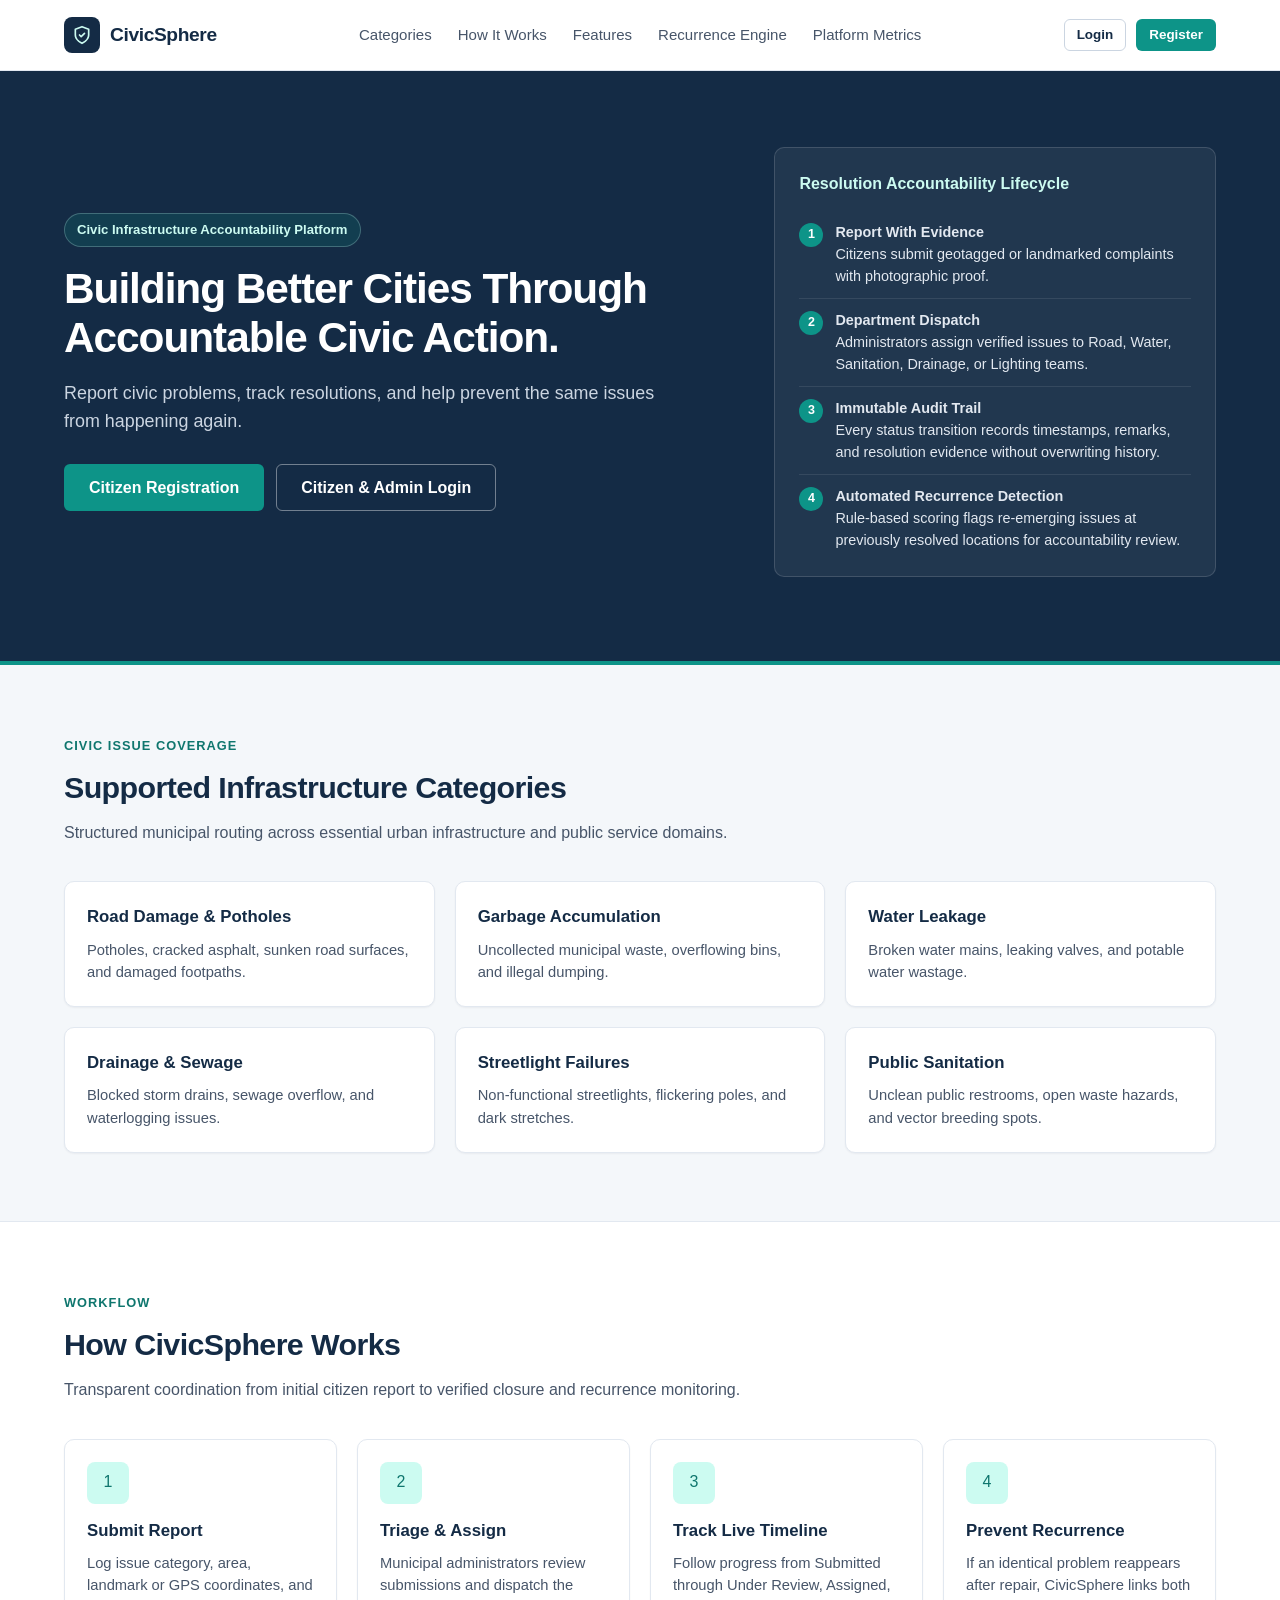
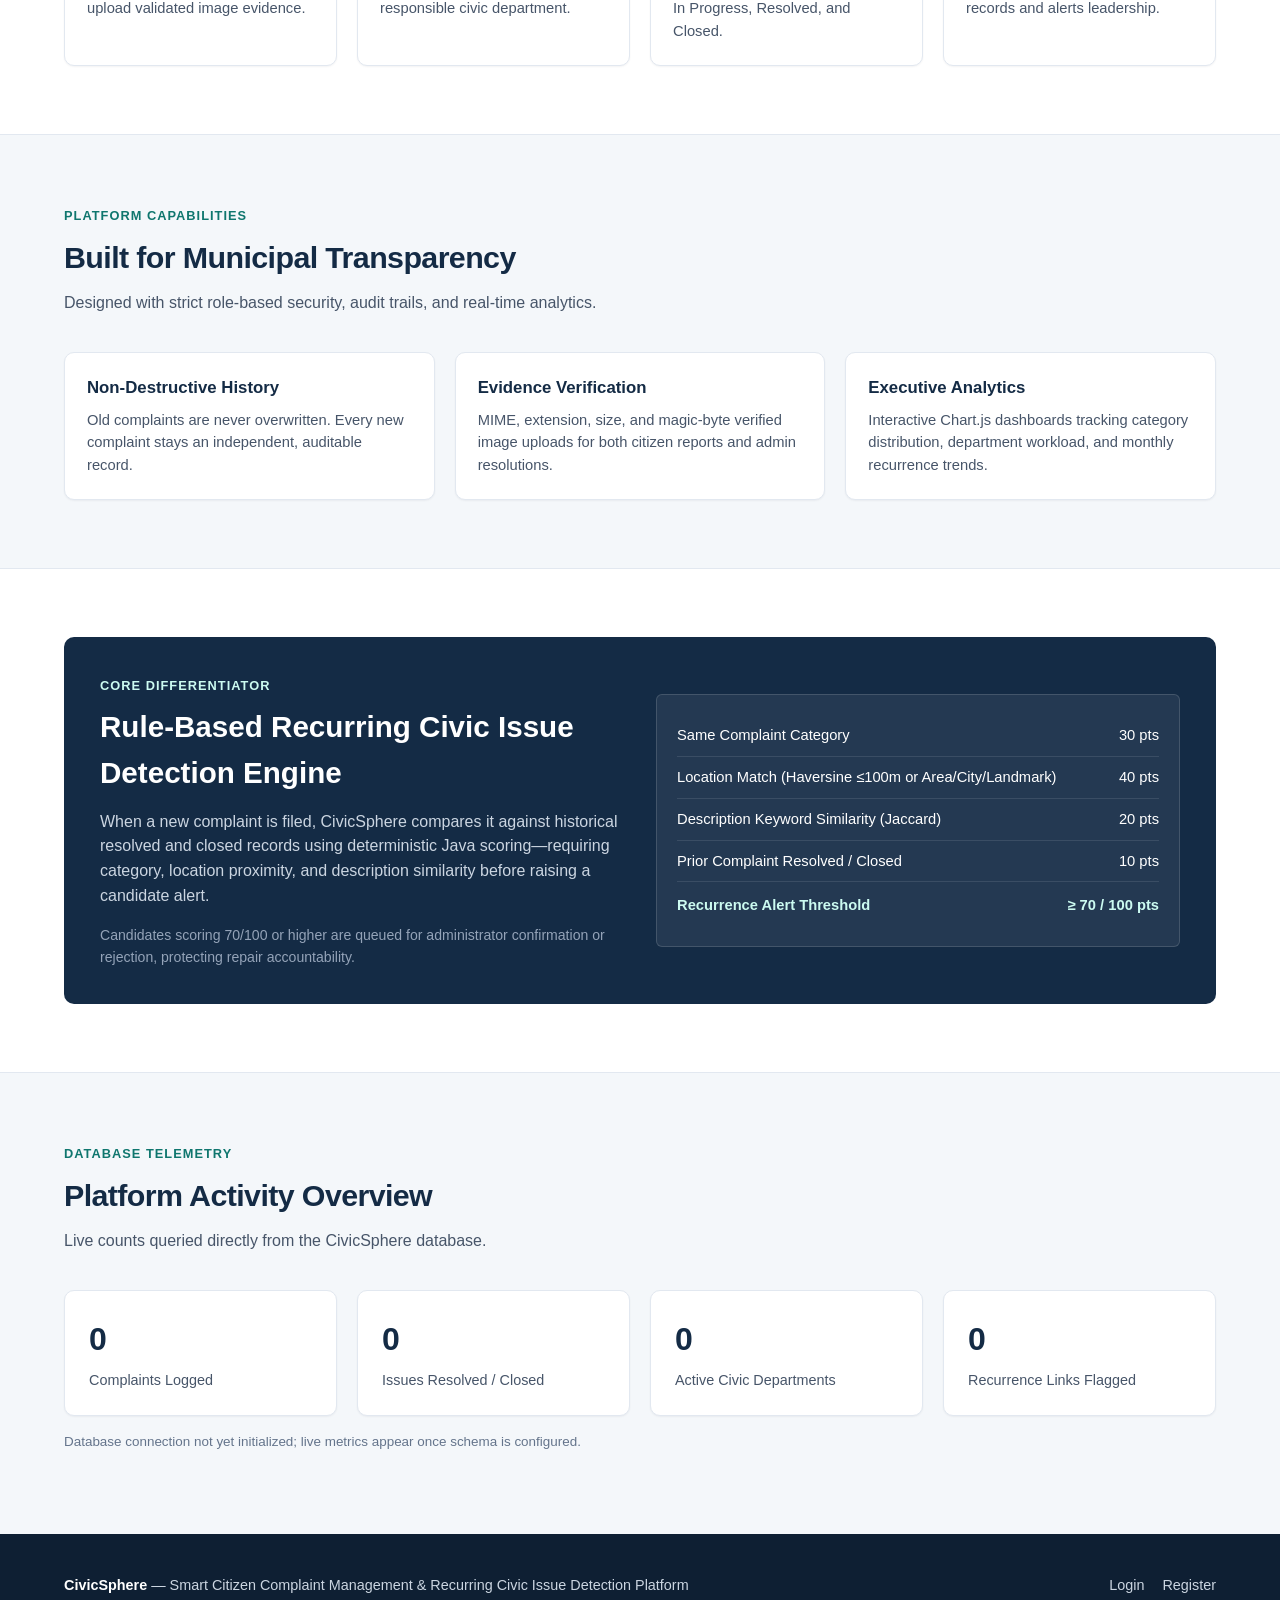
==== src/main/resources/static/index.html @ d4ac1090 "problem done" ====
<!DOCTYPE html>
<html lang="en">
<head>
  <meta charset="UTF-8">
  <meta name="viewport" content="width=device-width, initial-scale=1.0">
  <title>CivicSphere — Smart Citizen Complaint Management &amp; Recurring Civic Issue Detection</title>
  <link rel="stylesheet" href="css/style.css">
</head>
<body>

  <header class="navbar">
    <div class="container navbar-inner">
      <a class="brand" href="index.html">
        <span class="brand-mark">
          <svg viewBox="0 0 24 24" fill="none" stroke="currentColor" stroke-width="2" stroke-linecap="round" stroke-linejoin="round">
            <path d="M12 22s8-4 8-10V5l-8-3-8 3v7c0 6 8 10 8 10z"/>
            <path d="M9 12l2 2 4-4"/>
          </svg>
        </span>
        <span>CivicSphere</span>
      </a>
      <nav class="nav-links">
        <a href="#categories">Categories</a>
        <a href="#how-it-works">How It Works</a>
        <a href="#features">Features</a>
        <a href="#recurrence-engine">Recurrence Engine</a>
        <a href="#live-stats">Platform Metrics</a>
      </nav>
      <div class="nav-actions">
        <a class="btn btn-outline btn-sm" href="login.html">Login</a>
        <a class="btn btn-primary btn-sm" href="register.html">Register</a>
      </div>
    </div>
  </header>

  <section class="hero">
    <div class="container hero-grid">
      <div>
        <div class="hero-eyebrow">Civic Infrastructure Accountability Platform</div>
        <h1>Building Better Cities Through Accountable Civic Action.</h1>
        <p class="hero-subtitle">
          Report civic problems, track resolutions, and help prevent the same issues from happening again.
        </p>
        <div class="hero-cta">
          <a class="btn btn-primary btn-lg" href="register.html">Citizen Registration</a>
          <a class="btn btn-outline btn-lg" style="background:transparent;color:#fff;border-color:rgba(255,255,255,0.4);" href="login.html">Citizen &amp; Admin Login</a>
        </div>
      </div>

      <div class="hero-panel">
        <h3>Resolution Accountability Lifecycle</h3>
        <div class="hero-step">
          <span class="hero-step-num">1</span>
          <div><strong>Report With Evidence</strong><br>Citizens submit geotagged or landmarked complaints with photographic proof.</div>
        </div>
        <div class="hero-step">
          <span class="hero-step-num">2</span>
          <div><strong>Department Dispatch</strong><br>Administrators assign verified issues to Road, Water, Sanitation, Drainage, or Lighting teams.</div>
        </div>
        <div class="hero-step">
          <span class="hero-step-num">3</span>
          <div><strong>Immutable Audit Trail</strong><br>Every status transition records timestamps, remarks, and resolution evidence without overwriting history.</div>
        </div>
        <div class="hero-step">
          <span class="hero-step-num">4</span>
          <div><strong>Automated Recurrence Detection</strong><br>Rule-based scoring flags re-emerging issues at previously resolved locations for accountability review.</div>
        </div>
      </div>
    </div>
  </section>

  <section id="categories" class="section">
    <div class="container">
      <div class="section-header">
        <span class="section-tag">Civic Issue Coverage</span>
        <h2>Supported Infrastructure Categories</h2>
        <p>Structured municipal routing across essential urban infrastructure and public service domains.</p>
      </div>
      <div class="grid-3" id="publicCategoriesGrid">
        <div class="card"><h3>Road Damage &amp; Potholes</h3><p>Potholes, cracked asphalt, sunken road surfaces, and damaged footpaths.</p></div>
        <div class="card"><h3>Garbage Accumulation</h3><p>Uncollected municipal waste, overflowing bins, and illegal dumping.</p></div>
        <div class="card"><h3>Water Leakage</h3><p>Broken water mains, leaking valves, and potable water wastage.</p></div>
        <div class="card"><h3>Drainage &amp; Sewage</h3><p>Blocked storm drains, sewage overflow, and waterlogging issues.</p></div>
        <div class="card"><h3>Streetlight Failures</h3><p>Non-functional streetlights, flickering poles, and dark stretches.</p></div>
        <div class="card"><h3>Public Sanitation</h3><p>Unclean public restrooms, open waste hazards, and vector breeding spots.</p></div>
      </div>
    </div>
  </section>

  <section id="how-it-works" class="section section-alt">
    <div class="container">
      <div class="section-header">
        <span class="section-tag">Workflow</span>
        <h2>How CivicSphere Works</h2>
        <p>Transparent coordination from initial citizen report to verified closure and recurrence monitoring.</p>
      </div>
      <div class="grid-4">
        <div class="card">
          <div class="card-icon">1</div>
          <h3>Submit Report</h3>
          <p>Log issue category, area, landmark or GPS coordinates, and upload validated image evidence.</p>
        </div>
        <div class="card">
          <div class="card-icon">2</div>
          <h3>Triage &amp; Assign</h3>
          <p>Municipal administrators review submissions and dispatch the responsible civic department.</p>
        </div>
        <div class="card">
          <div class="card-icon">3</div>
          <h3>Track Live Timeline</h3>
          <p>Follow progress from Submitted through Under Review, Assigned, In Progress, Resolved, and Closed.</p>
        </div>
        <div class="card">
          <div class="card-icon">4</div>
          <h3>Prevent Recurrence</h3>
          <p>If an identical problem reappears after repair, CivicSphere links both records and alerts leadership.</p>
        </div>
      </div>
    </div>
  </section>

  <section id="features" class="section">
    <div class="container">
      <div class="section-header">
        <span class="section-tag">Platform Capabilities</span>
        <h2>Built for Municipal Transparency</h2>
        <p>Designed with strict role-based security, audit trails, and real-time analytics.</p>
      </div>
      <div class="grid-3">
        <div class="card">
          <h3>Non-Destructive History</h3>
          <p>Old complaints are never overwritten. Every new complaint stays an independent, auditable record.</p>
        </div>
        <div class="card">
          <h3>Evidence Verification</h3>
          <p>MIME, extension, size, and magic-byte verified image uploads for both citizen reports and admin resolutions.</p>
        </div>
        <div class="card">
          <h3>Executive Analytics</h3>
          <p>Interactive Chart.js dashboards tracking category distribution, department workload, and monthly recurrence trends.</p>
        </div>
      </div>
    </div>
  </section>

  <section id="recurrence-engine" class="section section-alt">
    <div class="container">
      <div class="recurrence-banner">
        <div>
          <span class="section-tag" style="color:var(--teal-soft);">Core Differentiator</span>
          <h2 style="margin:0 0 14px;font-size:1.85rem;">Rule-Based Recurring Civic Issue Detection Engine</h2>
          <p style="color:#CBD5E1;margin:0 0 16px;">
            When a new complaint is filed, CivicSphere compares it against historical resolved and closed records using deterministic Java scoring—requiring category, location proximity, and description similarity before raising a candidate alert.
          </p>
          <p style="color:#94A3B8;font-size:0.88rem;margin:0;">
            Candidates scoring 70/100 or higher are queued for administrator confirmation or rejection, protecting repair accountability.
          </p>
        </div>
        <div class="score-breakdown">
          <div class="score-row"><span>Same Complaint Category</span><span>30 pts</span></div>
          <div class="score-row"><span>Location Match (Haversine &le;100m or Area/City/Landmark)</span><span>40 pts</span></div>
          <div class="score-row"><span>Description Keyword Similarity (Jaccard)</span><span>20 pts</span></div>
          <div class="score-row"><span>Prior Complaint Resolved / Closed</span><span>10 pts</span></div>
          <div class="score-row"><span>Recurrence Alert Threshold</span><span>&ge; 70 / 100 pts</span></div>
        </div>
      </div>
    </div>
  </section>

  <section id="live-stats" class="section">
    <div class="container">
      <div class="section-header">
        <span class="section-tag">Database Telemetry</span>
        <h2>Platform Activity Overview</h2>
        <p>Live counts queried directly from the CivicSphere database.</p>
      </div>
      <div class="grid-4">
        <div class="card stat-card-public">
          <div class="stat-val" id="pubTotalComplaints">—</div>
          <div class="stat-lbl">Complaints Logged</div>
        </div>
        <div class="card stat-card-public">
          <div class="stat-val" id="pubResolvedComplaints">—</div>
          <div class="stat-lbl">Issues Resolved / Closed</div>
        </div>
        <div class="card stat-card-public">
          <div class="stat-val" id="pubActiveDepartments">—</div>
          <div class="stat-lbl">Active Civic Departments</div>
        </div>
        <div class="card stat-card-public">
          <div class="stat-val" id="pubRecurrenceAlerts">—</div>
          <div class="stat-lbl">Recurrence Links Flagged</div>
        </div>
      </div>
      <p class="stat-caption" id="pubStatsStatus">Fetching live database counts...</p>
    </div>
  </section>

  <footer class="footer">
    <div class="container footer-inner">
      <div>
        <strong style="color:#fff;">CivicSphere</strong> &mdash; Smart Citizen Complaint Management &amp; Recurring Civic Issue Detection Platform
      </div>
      <div style="display:flex;gap:18px;">
        <a style="color:#CBD5E1;" href="login.html">Login</a>
        <a style="color:#CBD5E1;" href="register.html">Register</a>
      </div>
    </div>
  </footer>

  <script src="js/api.js"></script>
  <script>
    (function () {
      const API = window.CivicAPI;
      API.request('/api/public/overview')
        .then((res) => {
          const d = res.data || {};
          const stats = d.stats || {};
          document.getElementById('pubTotalComplaints').textContent = stats.totalComplaints ?? 0;
          document.getElementById('pubResolvedComplaints').textContent = stats.resolvedComplaints ?? 0;
          document.getElementById('pubActiveDepartments').textContent = stats.activeDepartments ?? 0;
          document.getElementById('pubRecurrenceAlerts').textContent = stats.recurrenceAlerts ?? 0;
          document.getElementById('pubStatsStatus').textContent = 'Live counts retrieved from MySQL (civicsphere_db).';

          const cats = d.categories || [];
          if (cats.length) {
            const grid = document.getElementById('publicCategoriesGrid');
            grid.innerHTML = cats.map((c) =>
              '<div class="card"><h3>' + API.escapeHtml(c.name) + '</h3><p>' + API.escapeHtml(c.description || '') + '</p></div>'
            ).join('');
          }
        })
        .catch(() => {
          document.getElementById('pubTotalComplaints').textContent = '0';
          document.getElementById('pubResolvedComplaints').textContent = '0';
          document.getElementById('pubActiveDepartments').textContent = '0';
          document.getElementById('pubRecurrenceAlerts').textContent = '0';
          document.getElementById('pubStatsStatus').textContent = 'Database connection not yet initialized; live metrics appear once schema is configured.';
        });
    })();
  </script>
</body>
</html>
---- src/main/resources/static/css/style.css ----
:root {
  --navy: #142B45;
  --navy-dark: #0E1F33;
  --navy-light: #1E3A5F;
  --teal: #0D9488;
  --teal-dark: #0F766E;
  --teal-soft: #CCFBF1;
  --white: #FFFFFF;
  --bg: #F4F7FA;
  --surface: #FFFFFF;
  --border: #E2E8F0;
  --border-strong: #CBD5E1;
  --text: #0F172A;
  --text-muted: #475569;
  --text-light: #64748B;
  --green: #16A34A;
  --green-soft: #DCFCE7;
  --orange: #D97706;
  --orange-soft: #FEF3C7;
  --red: #DC2626;
  --red-soft: #FEE2E2;
  --blue: #2563EB;
  --blue-soft: #DBEAFE;
  --purple: #7C3AED;
  --purple-soft: #EDE9FE;
  --shadow-sm: 0 1px 2px rgba(15, 23, 42, 0.05);
  --shadow: 0 4px 12px rgba(15, 23, 42, 0.06);
  --shadow-lg: 0 12px 28px rgba(15, 23, 42, 0.12);
  --radius: 10px;
  --radius-sm: 6px;
  --transition: 0.18s ease;
}

*, *::before, *::after {
  box-sizing: border-box;
}

html, body {
  margin: 0;
  padding: 0;
  font-family: 'Inter', -apple-system, BlinkMacSystemFont, 'Segoe UI', Roboto, sans-serif;
  color: var(--text);
  background-color: var(--bg);
  line-height: 1.55;
  -webkit-font-smoothing: antialiased;
}

a {
  color: var(--teal);
  text-decoration: none;
  transition: color var(--transition);
}

a:hover {
  color: var(--teal-dark);
}

img {
  max-width: 100%;
  display: block;
}

.container {
  width: 100%;
  max-width: 1200px;
  margin: 0 auto;
  padding: 0 24px;
}

/* Navbar */
.navbar {
  background: var(--white);
  border-bottom: 1px solid var(--border);
  position: sticky;
  top: 0;
  z-index: 40;
}

.navbar-inner {
  display: flex;
  align-items: center;
  justify-content: space-between;
  height: 70px;
  gap: 20px;
}

.brand {
  display: inline-flex;
  align-items: center;
  gap: 10px;
  font-weight: 700;
  font-size: 1.2rem;
  color: var(--navy);
  letter-spacing: -0.02em;
}

.brand-mark {
  width: 36px;
  height: 36px;
  border-radius: 8px;
  background: var(--navy);
  color: var(--white);
  display: inline-flex;
  align-items: center;
  justify-content: center;
  flex-shrink: 0;
}

.brand-mark svg {
  width: 20px;
  height: 20px;
  stroke: var(--teal-soft);
}

.nav-links {
  display: flex;
  align-items: center;
  gap: 26px;
}

.nav-links a {
  color: var(--text-muted);
  font-size: 0.94rem;
  font-weight: 500;
}

.nav-links a:hover {
  color: var(--navy);
}

.nav-actions {
  display: flex;
  align-items: center;
  gap: 10px;
}

/* Buttons */
.btn {
  display: inline-flex;
  align-items: center;
  justify-content: center;
  gap: 8px;
  padding: 10px 18px;
  border-radius: var(--radius-sm);
  font-size: 0.92rem;
  font-weight: 600;
  border: 1px solid transparent;
  cursor: pointer;
  transition: background var(--transition), color var(--transition), border-color var(--transition), transform var(--transition);
  font-family: inherit;
  line-height: 1.2;
}

.btn:disabled {
  opacity: 0.6;
  cursor: not-allowed;
}

.btn-primary {
  background: var(--teal);
  color: var(--white);
}

.btn-primary:hover:not(:disabled) {
  background: var(--teal-dark);
  color: var(--white);
}

.btn-navy {
  background: var(--navy);
  color: var(--white);
}

.btn-navy:hover:not(:disabled) {
  background: var(--navy-light);
  color: var(--white);
}

.btn-outline {
  background: var(--white);
  color: var(--navy);
  border-color: var(--border-strong);
}

.btn-outline:hover:not(:disabled) {
  border-color: var(--navy);
  background: var(--bg);
}

.btn-danger {
  background: var(--red);
  color: var(--white);
}

.btn-danger:hover:not(:disabled) {
  background: #B91C1C;
}

.btn-success {
  background: var(--green);
  color: var(--white);
}

.btn-success:hover:not(:disabled) {
  background: #15803D;
}

.btn-sm {
  padding: 7px 12px;
  font-size: 0.84rem;
}

.btn-lg {
  padding: 13px 24px;
  font-size: 1rem;
}

/* Hero Section */
.hero {
  background: var(--navy);
  color: var(--white);
  padding: 76px 0 84px;
  border-bottom: 4px solid var(--teal);
}

.hero-grid {
  display: grid;
  grid-template-columns: 1.2fr 0.8fr;
  gap: 48px;
  align-items: center;
}

.hero-eyebrow {
  display: inline-flex;
  align-items: center;
  gap: 8px;
  background: rgba(13, 148, 136, 0.18);
  border: 1px solid rgba(204, 251, 241, 0.25);
  color: var(--teal-soft);
  padding: 6px 12px;
  border-radius: 999px;
  font-size: 0.82rem;
  font-weight: 600;
  margin-bottom: 18px;
}

.hero h1 {
  margin: 0 0 18px;
  font-size: 2.65rem;
  line-height: 1.15;
  letter-spacing: -0.025em;
  font-weight: 800;
}

.hero-subtitle {
  font-size: 1.12rem;
  color: #CBD5E1;
  margin: 0 0 28px;
  max-width: 600px;
}

.hero-cta {
  display: flex;
  flex-wrap: wrap;
  gap: 12px;
}

.hero-panel {
  background: rgba(255, 255, 255, 0.06);
  border: 1px solid rgba(255, 255, 255, 0.14);
  border-radius: var(--radius);
  padding: 24px;
}

.hero-panel h3 {
  margin: 0 0 14px;
  font-size: 1rem;
  color: var(--teal-soft);
  font-weight: 600;
}

.hero-step {
  display: flex;
  gap: 12px;
  padding: 10px 0;
  border-bottom: 1px solid rgba(255, 255, 255, 0.09);
  font-size: 0.9rem;
  color: #E2E8F0;
}

.hero-step:last-child {
  border-bottom: none;
  padding-bottom: 0;
}

.hero-step-num {
  width: 24px;
  height: 24px;
  border-radius: 50%;
  background: var(--teal);
  color: var(--white);
  font-size: 0.78rem;
  font-weight: 700;
  display: inline-flex;
  align-items: center;
  justify-content: center;
  flex-shrink: 0;
  margin-top: 2px;
}

/* Landing Sections */
.section {
  padding: 68px 0;
}

.section-alt {
  background: var(--white);
  border-top: 1px solid var(--border);
  border-bottom: 1px solid var(--border);
}

.section-header {
  max-width: 680px;
  margin-bottom: 36px;
}

.section-tag {
  display: inline-block;
  color: var(--teal-dark);
  font-weight: 700;
  font-size: 0.8rem;
  text-transform: uppercase;
  letter-spacing: 0.08em;
  margin-bottom: 8px;
}

.section-header h2 {
  margin: 0 0 10px;
  font-size: 1.9rem;
  color: var(--navy);
  letter-spacing: -0.02em;
}

.section-header p {
  margin: 0;
  color: var(--text-muted);
}

.grid-3 {
  display: grid;
  grid-template-columns: repeat(3, 1fr);
  gap: 20px;
}

.grid-4 {
  display: grid;
  grid-template-columns: repeat(4, 1fr);
  gap: 20px;
}

.card {
  background: var(--surface);
  border: 1px solid var(--border);
  border-radius: var(--radius);
  padding: 22px;
  box-shadow: var(--shadow-sm);
}

.card-icon {
  width: 42px;
  height: 42px;
  border-radius: 8px;
  background: var(--teal-soft);
  color: var(--teal-dark);
  display: inline-flex;
  align-items: center;
  justify-content: center;
  margin-bottom: 14px;
}

.card h3 {
  margin: 0 0 8px;
  font-size: 1.05rem;
  color: var(--navy);
}

.card p {
  margin: 0;
  font-size: 0.92rem;
  color: var(--text-muted);
}

/* Recurrence Explain Box */
.recurrence-banner {
  display: grid;
  grid-template-columns: 1fr 1fr;
  gap: 32px;
  background: var(--navy);
  color: var(--white);
  border-radius: var(--radius);
  padding: 36px;
  align-items: center;
}

.score-breakdown {
  background: rgba(255, 255, 255, 0.07);
  border: 1px solid rgba(255, 255, 255, 0.14);
  border-radius: var(--radius-sm);
  padding: 20px;
}

.score-row {
  display: flex;
  justify-content: space-between;
  padding: 9px 0;
  border-bottom: 1px solid rgba(255, 255, 255, 0.1);
  font-size: 0.92rem;
}

.score-row:last-child {
  border-bottom: none;
  font-weight: 700;
  color: var(--teal-soft);
  padding-top: 12px;
}

.stat-card-public {
  text-align: left;
  padding: 24px;
}

.stat-card-public .stat-val {
  font-size: 2rem;
  font-weight: 800;
  color: var(--navy);
  margin-bottom: 4px;
}

.stat-card-public .stat-lbl {
  font-size: 0.9rem;
  color: var(--text-muted);
}

.stat-caption {
  margin-top: 16px;
  font-size: 0.84rem;
  color: var(--text-light);
}

/* Footer */
.footer {
  background: var(--navy-dark);
  color: #CBD5E1;
  padding: 40px 0 28px;
  font-size: 0.9rem;
}

.footer-inner {
  display: flex;
  justify-content: space-between;
  align-items: center;
  flex-wrap: wrap;
  gap: 16px;
}

/* Badges */
.badge {
  display: inline-flex;
  align-items: center;
  gap: 5px;
  padding: 3px 10px;
  border-radius: 999px;
  font-size: 0.76rem;
  font-weight: 600;
  letter-spacing: 0.01em;
  white-space: nowrap;
}

.badge-submitted { background: var(--orange-soft); color: #92400E; }
.badge-under_review { background: var(--blue-soft); color: #1E40AF; }
.badge-assigned { background: var(--purple-soft); color: #5B21B6; }
.badge-in_progress { background: #E0F2FE; color: #0369A1; }
.badge-resolved { background: var(--green-soft); color: #166534; }
.badge-closed { background: #E2E8F0; color: #334155; }

.badge-pending { background: var(--orange-soft); color: #92400E; }
.badge-confirmed { background: var(--red-soft); color: #991B1B; }
.badge-rejected { background: #F1F5F9; color: #475569; }

.badge-alert { background: var(--red-soft); color: #991B1B; }
.badge-active { background: var(--green-soft); color: #166534; }
.badge-inactive { background: #F1F5F9; color: #64748B; }

/* Forms & Controls */
.form-group {
  margin-bottom: 16px;
}

.form-label {
  display: block;
  font-size: 0.86rem;
  font-weight: 600;
  color: var(--navy);
  margin-bottom: 6px;
}

.form-control {
  width: 100%;
  padding: 10px 12px;
  font-size: 0.94rem;
  font-family: inherit;
  color: var(--text);
  background: var(--white);
  border: 1px solid var(--border-strong);
  border-radius: var(--radius-sm);
  transition: border-color var(--transition), box-shadow var(--transition);
}

.form-control:focus {
  outline: none;
  border-color: var(--teal);
  box-shadow: 0 0 0 3px rgba(13, 148, 136, 0.15);
}

textarea.form-control {
  min-height: 110px;
  resize: vertical;
}

.form-hint {
  font-size: 0.8rem;
  color: var(--text-light);
  margin-top: 4px;
}

.form-error {
  font-size: 0.82rem;
  color: var(--red);
  margin-top: 4px;
}

/* Toast Notifications */
.toast-container {
  position: fixed;
  top: 20px;
  right: 20px;
  z-index: 9999;
  display: flex;
  flex-direction: column;
  gap: 10px;
  max-width: 380px;
}

.toast {
  background: var(--white);
  border: 1px solid var(--border);
  border-left: 4px solid var(--teal);
  border-radius: var(--radius-sm);
  padding: 13px 16px;
  box-shadow: var(--shadow-lg);
  font-size: 0.9rem;
  display: flex;
  align-items: flex-start;
  justify-content: space-between;
  gap: 12px;
  animation: toastSlide 0.2s ease-out;
}

.toast-success { border-left-color: var(--green); }
.toast-error { border-left-color: var(--red); }
.toast-warning { border-left-color: var(--orange); }

.toast-close {
  background: none;
  border: none;
  color: var(--text-light);
  cursor: pointer;
  font-size: 1.1rem;
  line-height: 1;
}

@keyframes toastSlide {
  from { opacity: 0; transform: translateX(20px); }
  to { opacity: 1; transform: translateX(0); }
}

/* Modal */
.modal-backdrop {
  position: fixed;
  inset: 0;
  background: rgba(15, 23, 42, 0.55);
  display: none;
  align-items: center;
  justify-content: center;
  padding: 20px;
  z-index: 1000;
}

.modal-backdrop.open {
  display: flex;
}

.modal {
  background: var(--white);
  border-radius: var(--radius);
  width: 100%;
  max-width: 540px;
  max-height: 90vh;
  overflow-y: auto;
  box-shadow: var(--shadow-lg);
}

.modal-header {
  display: flex;
  align-items: center;
  justify-content: space-between;
  padding: 18px 22px;
  border-bottom: 1px solid var(--border);
}

.modal-header h3 {
  margin: 0;
  font-size: 1.1rem;
  color: var(--navy);
}

.modal-body {
  padding: 20px 22px;
}

.modal-footer {
  padding: 14px 22px;
  border-top: 1px solid var(--border);
  display: flex;
  justify-content: flex-end;
  gap: 10px;
}

/* Loading & Empty States */
.spinner {
  width: 24px;
  height: 24px;
  border: 3px solid var(--border);
  border-top-color: var(--teal);
  border-radius: 50%;
  animation: spin 0.7s linear infinite;
  display: inline-block;
}

@keyframes spin {
  to { transform: rotate(360deg); }
}

.loading-state, .empty-state, .error-state {
  text-align: center;
  padding: 40px 20px;
  color: var(--text-muted);
}

.error-state {
  color: var(--red);
}

@media (max-width: 960px) {
  .hero-grid, .recurrence-banner {
    grid-template-columns: 1fr;
  }
  .grid-3, .grid-4 {
    grid-template-columns: repeat(2, 1fr);
  }
  .nav-links {
    display: none;
  }
}

@media (max-width: 600px) {
  .hero h1 { font-size: 2rem; }
  .grid-3, .grid-4 { grid-template-columns: 1fr; }
}
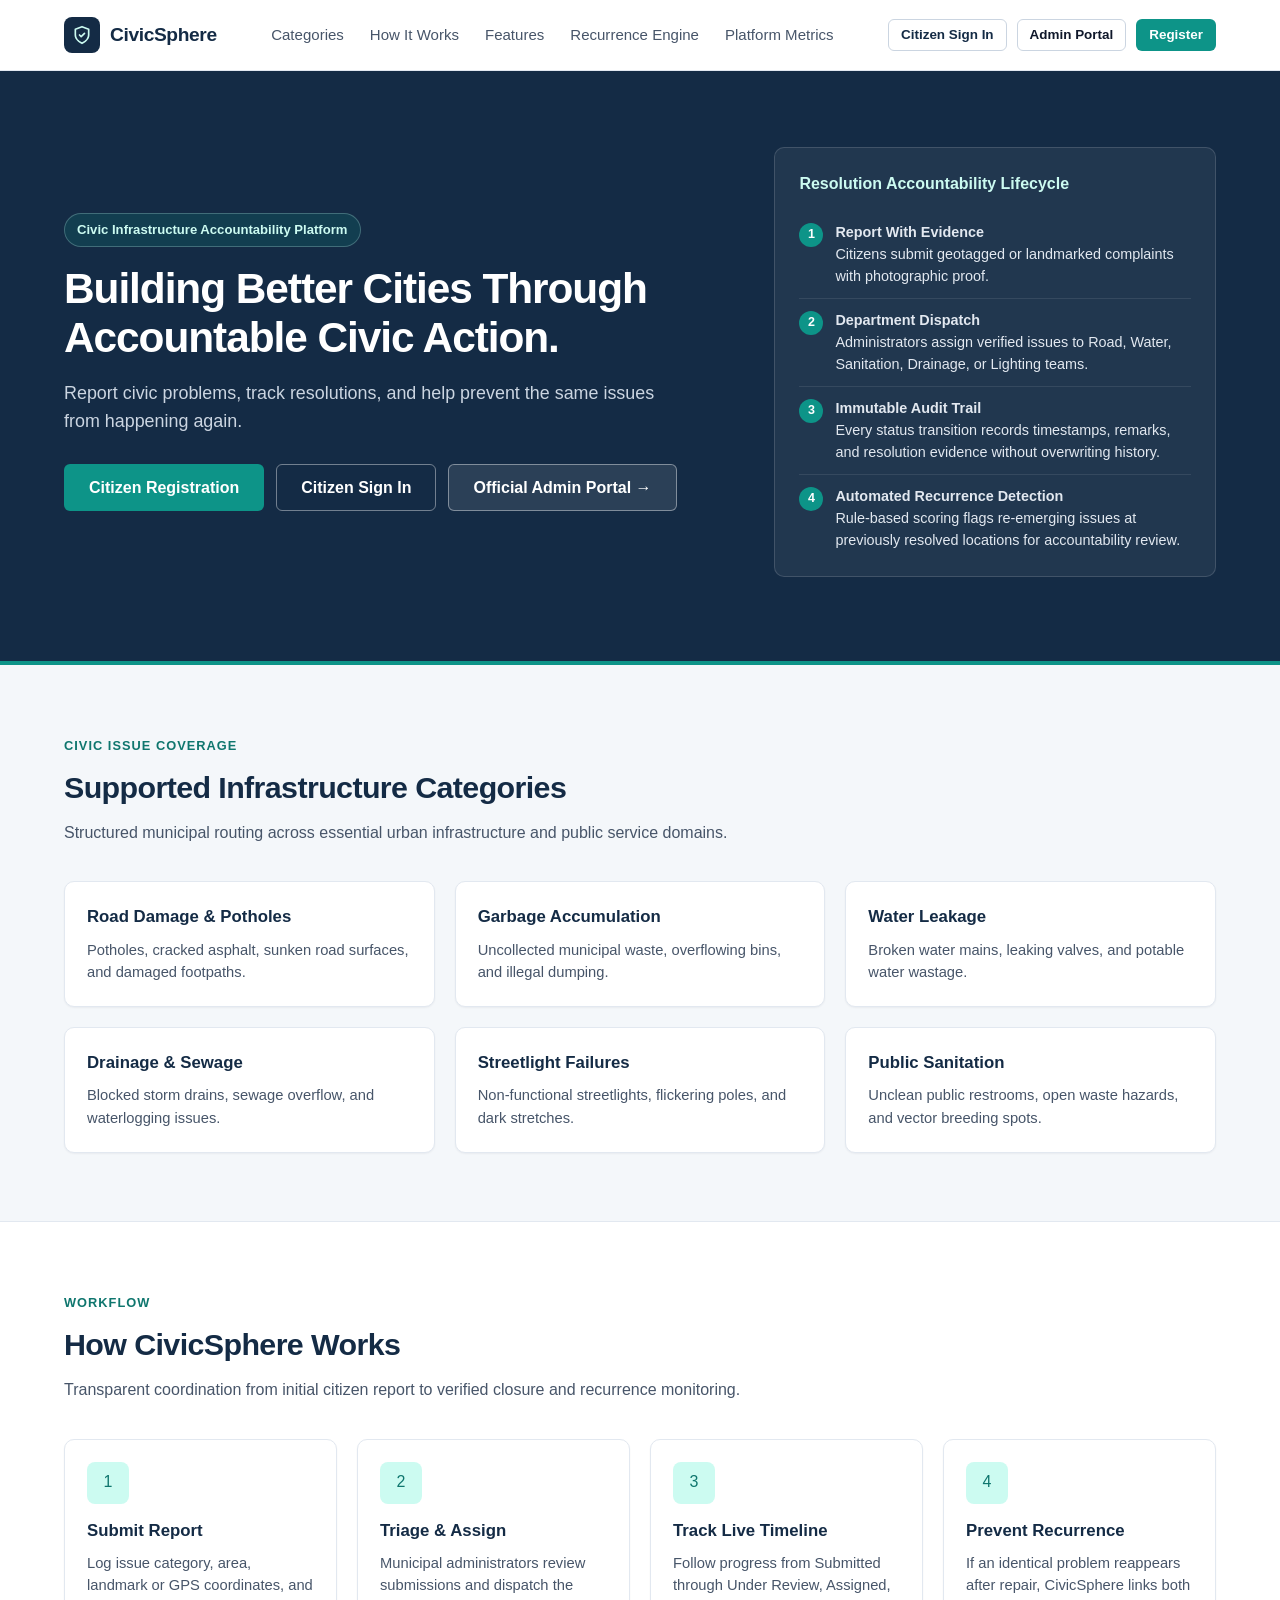
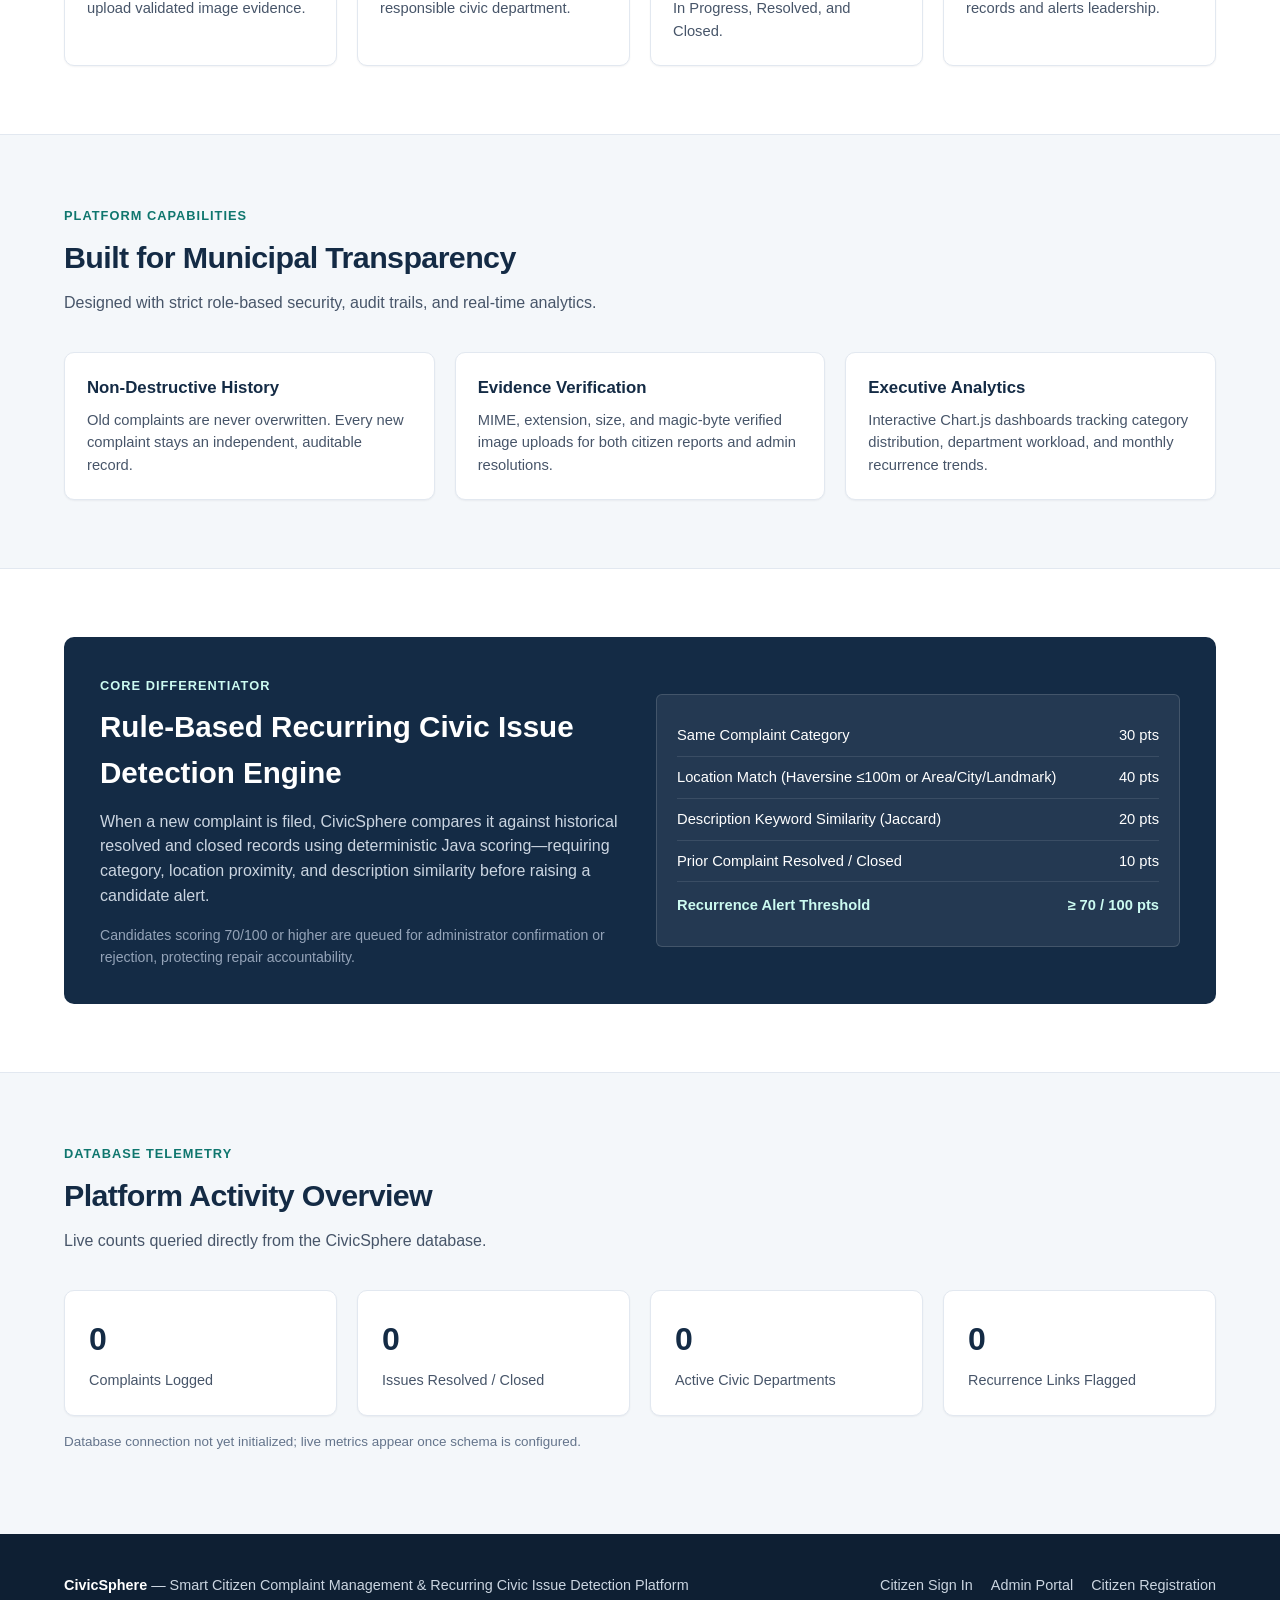
==== commit 7c17fb00: "fix: separate citizen and admin login flows with strict role-based access control" ====
--- a/src/main/resources/static/index.html
+++ b/src/main/resources/static/index.html
@@ -27,7 +27,8 @@
         <a href="#live-stats">Platform Metrics</a>
       </nav>
       <div class="nav-actions">
-        <a class="btn btn-outline btn-sm" href="login.html">Login</a>
+        <a class="btn btn-outline btn-sm" href="citizen/login.html">Citizen Sign In</a>
+        <a class="btn btn-outline btn-sm" style="border-color:#CBD5E1;color:var(--text);" href="admin/login.html">Admin Portal</a>
         <a class="btn btn-primary btn-sm" href="register.html">Register</a>
       </div>
     </div>
@@ -43,7 +44,8 @@
         </p>
         <div class="hero-cta">
           <a class="btn btn-primary btn-lg" href="register.html">Citizen Registration</a>
-          <a class="btn btn-outline btn-lg" style="background:transparent;color:#fff;border-color:rgba(255,255,255,0.4);" href="login.html">Citizen &amp; Admin Login</a>
+          <a class="btn btn-outline btn-lg" style="background:transparent;color:#fff;border-color:rgba(255,255,255,0.4);" href="citizen/login.html">Citizen Sign In</a>
+          <a class="btn btn-outline btn-lg" style="background:rgba(255,255,255,0.1);color:#fff;border-color:rgba(255,255,255,0.4);" href="admin/login.html">Official Admin Portal &rarr;</a>
         </div>
       </div>
 
@@ -202,8 +204,9 @@
         <strong style="color:#fff;">CivicSphere</strong> &mdash; Smart Citizen Complaint Management &amp; Recurring Civic Issue Detection Platform
       </div>
       <div style="display:flex;gap:18px;">
-        <a style="color:#CBD5E1;" href="login.html">Login</a>
-        <a style="color:#CBD5E1;" href="register.html">Register</a>
+        <a style="color:#CBD5E1;" href="citizen/login.html">Citizen Sign In</a>
+        <a style="color:#CBD5E1;" href="admin/login.html">Admin Portal</a>
+        <a style="color:#CBD5E1;" href="register.html">Citizen Registration</a>
       </div>
     </div>
   </footer>
@@ -220,7 +223,7 @@
           document.getElementById('pubResolvedComplaints').textContent = stats.resolvedComplaints ?? 0;
           document.getElementById('pubActiveDepartments').textContent = stats.activeDepartments ?? 0;
           document.getElementById('pubRecurrenceAlerts').textContent = stats.recurrenceAlerts ?? 0;
-          document.getElementById('pubStatsStatus').textContent = 'Live counts retrieved from MySQL (civicsphere_db).';
+          document.getElementById('pubStatsStatus').textContent = 'Live telemetry from CivicSphere storage engine.';
 
           const cats = d.categories || [];
           if (cats.length) {
